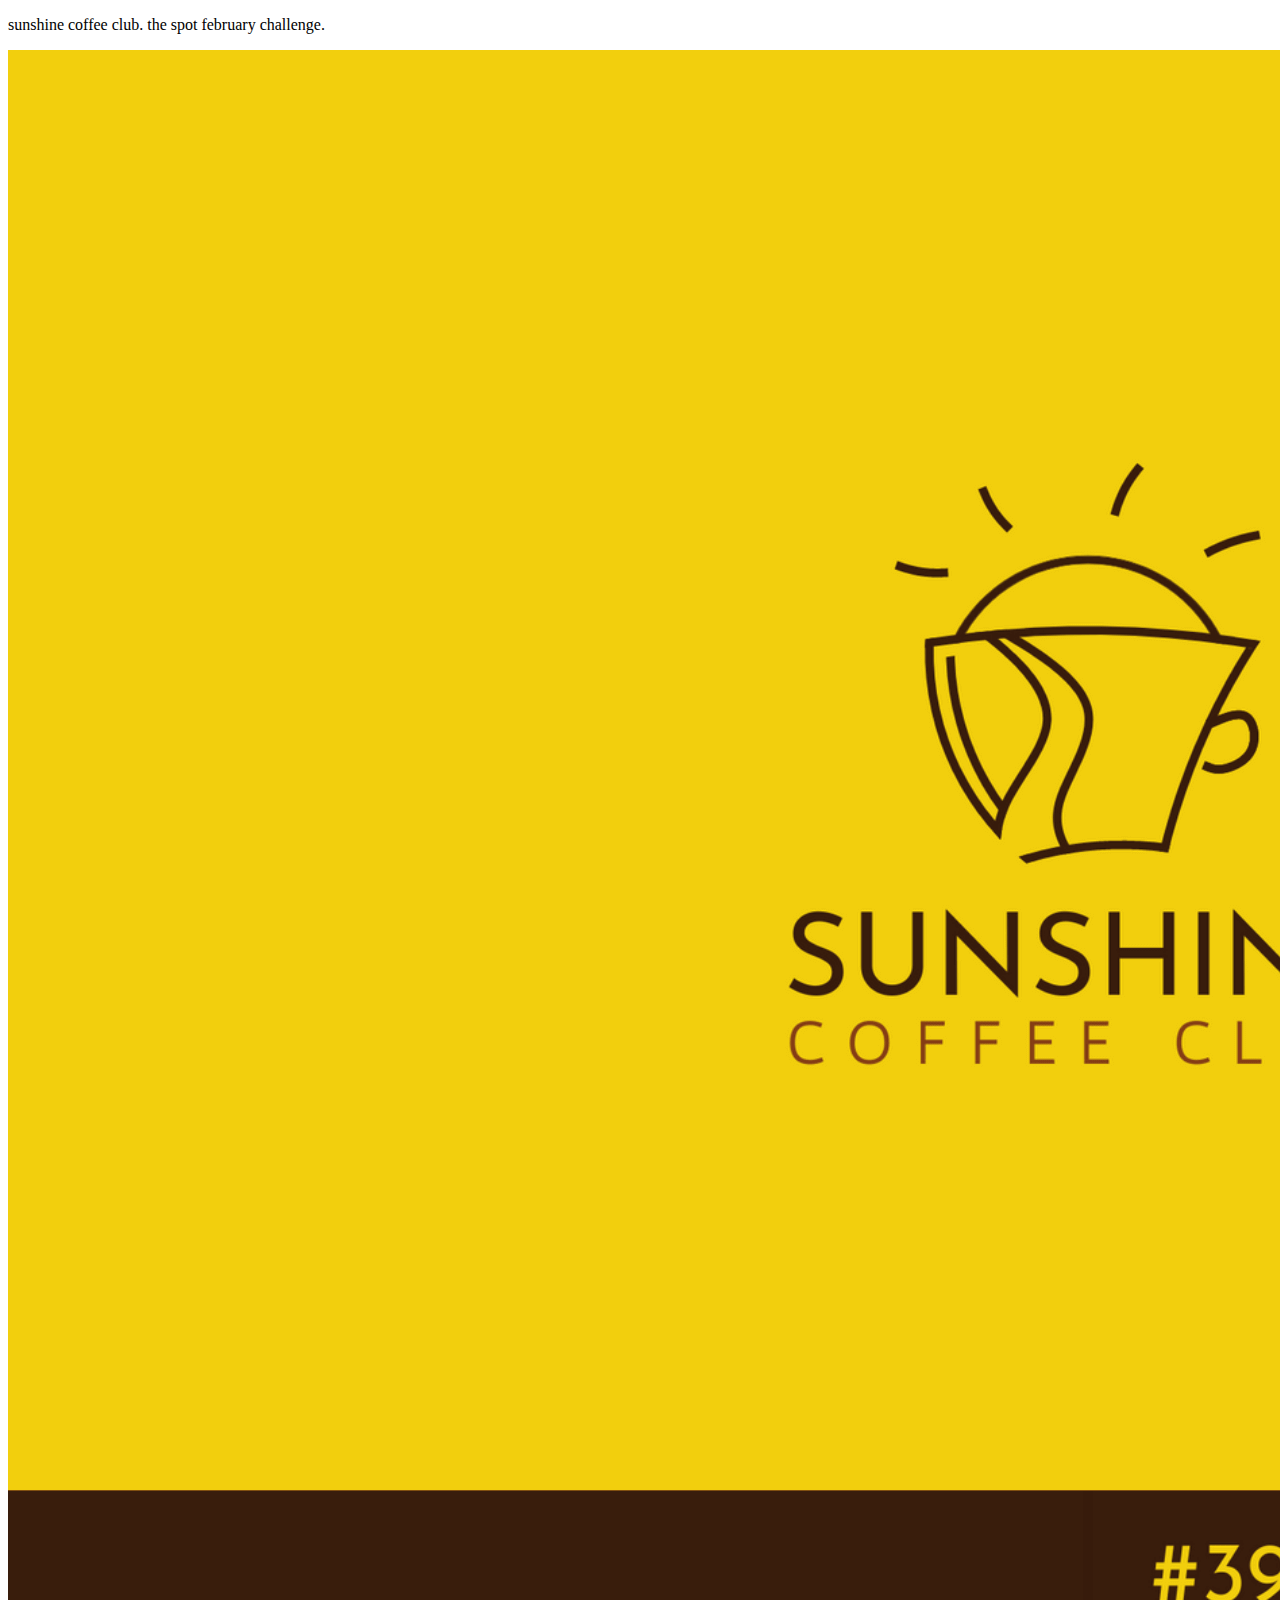
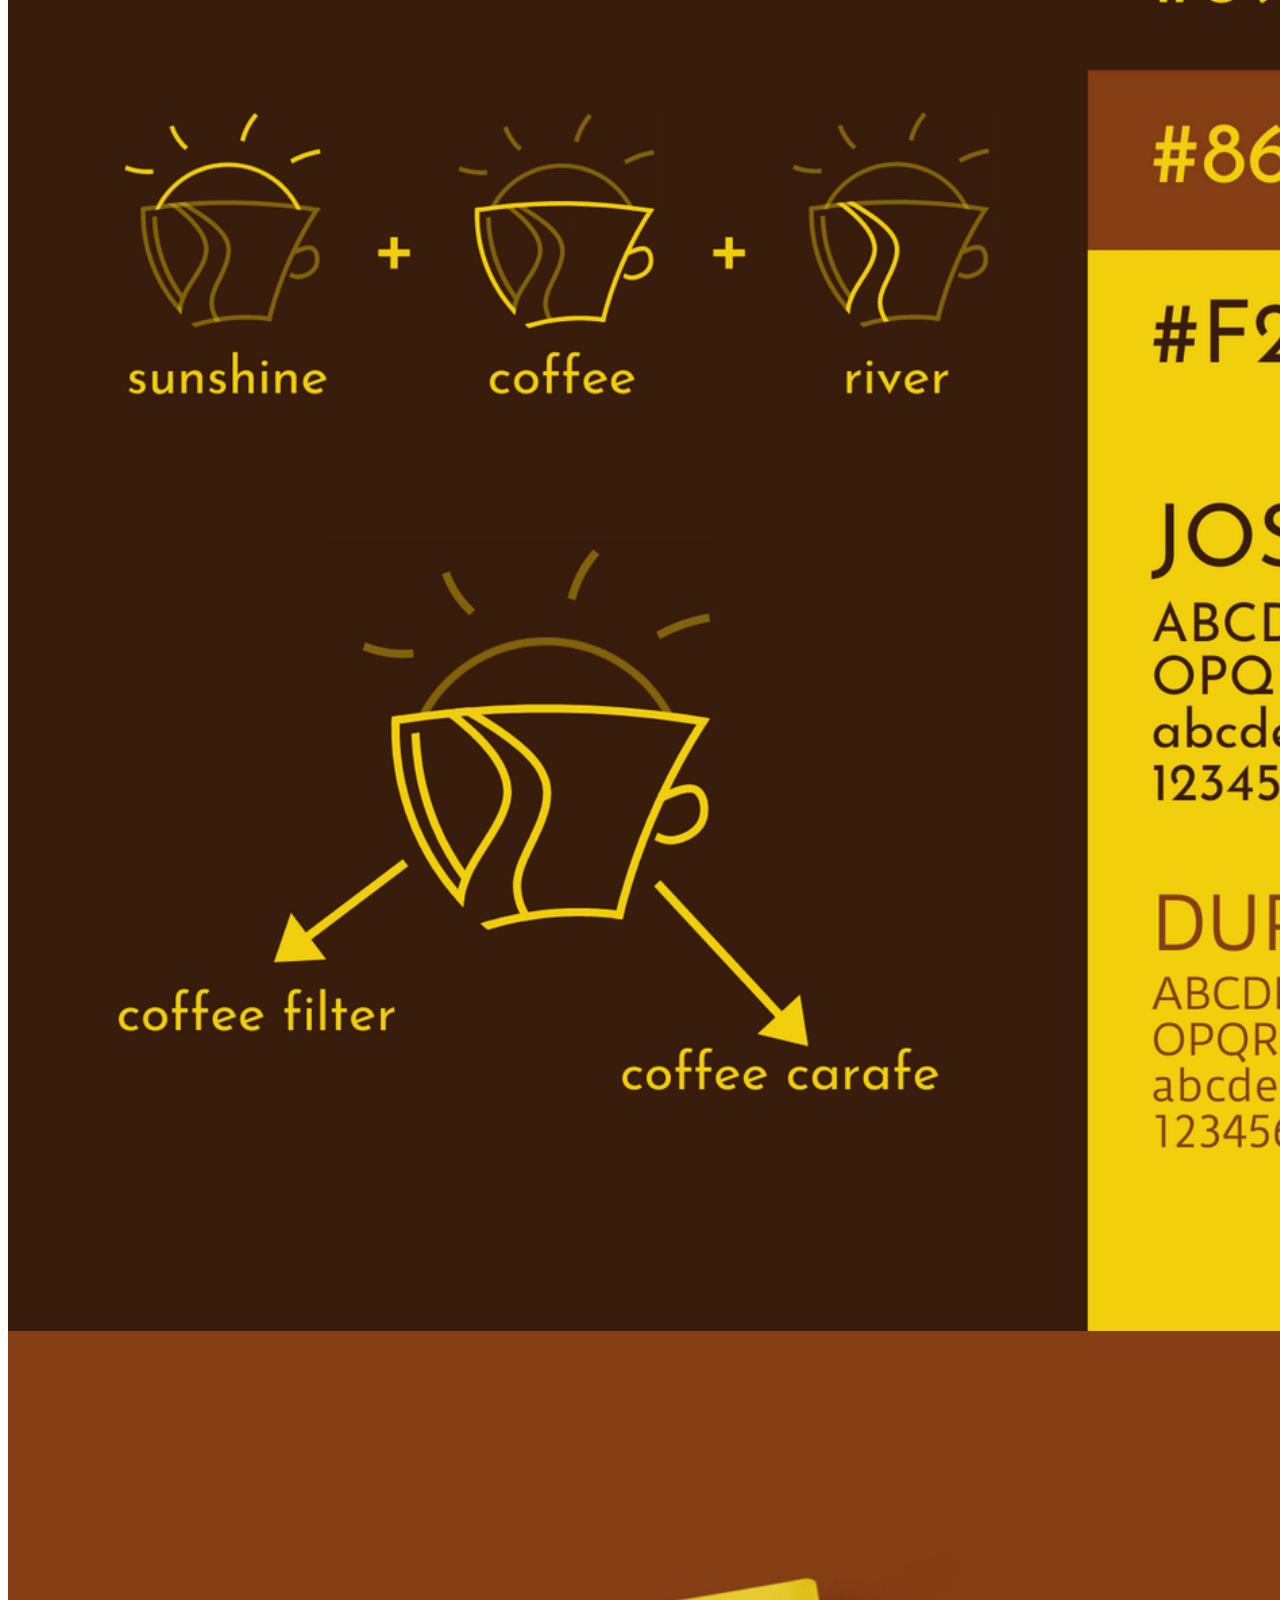
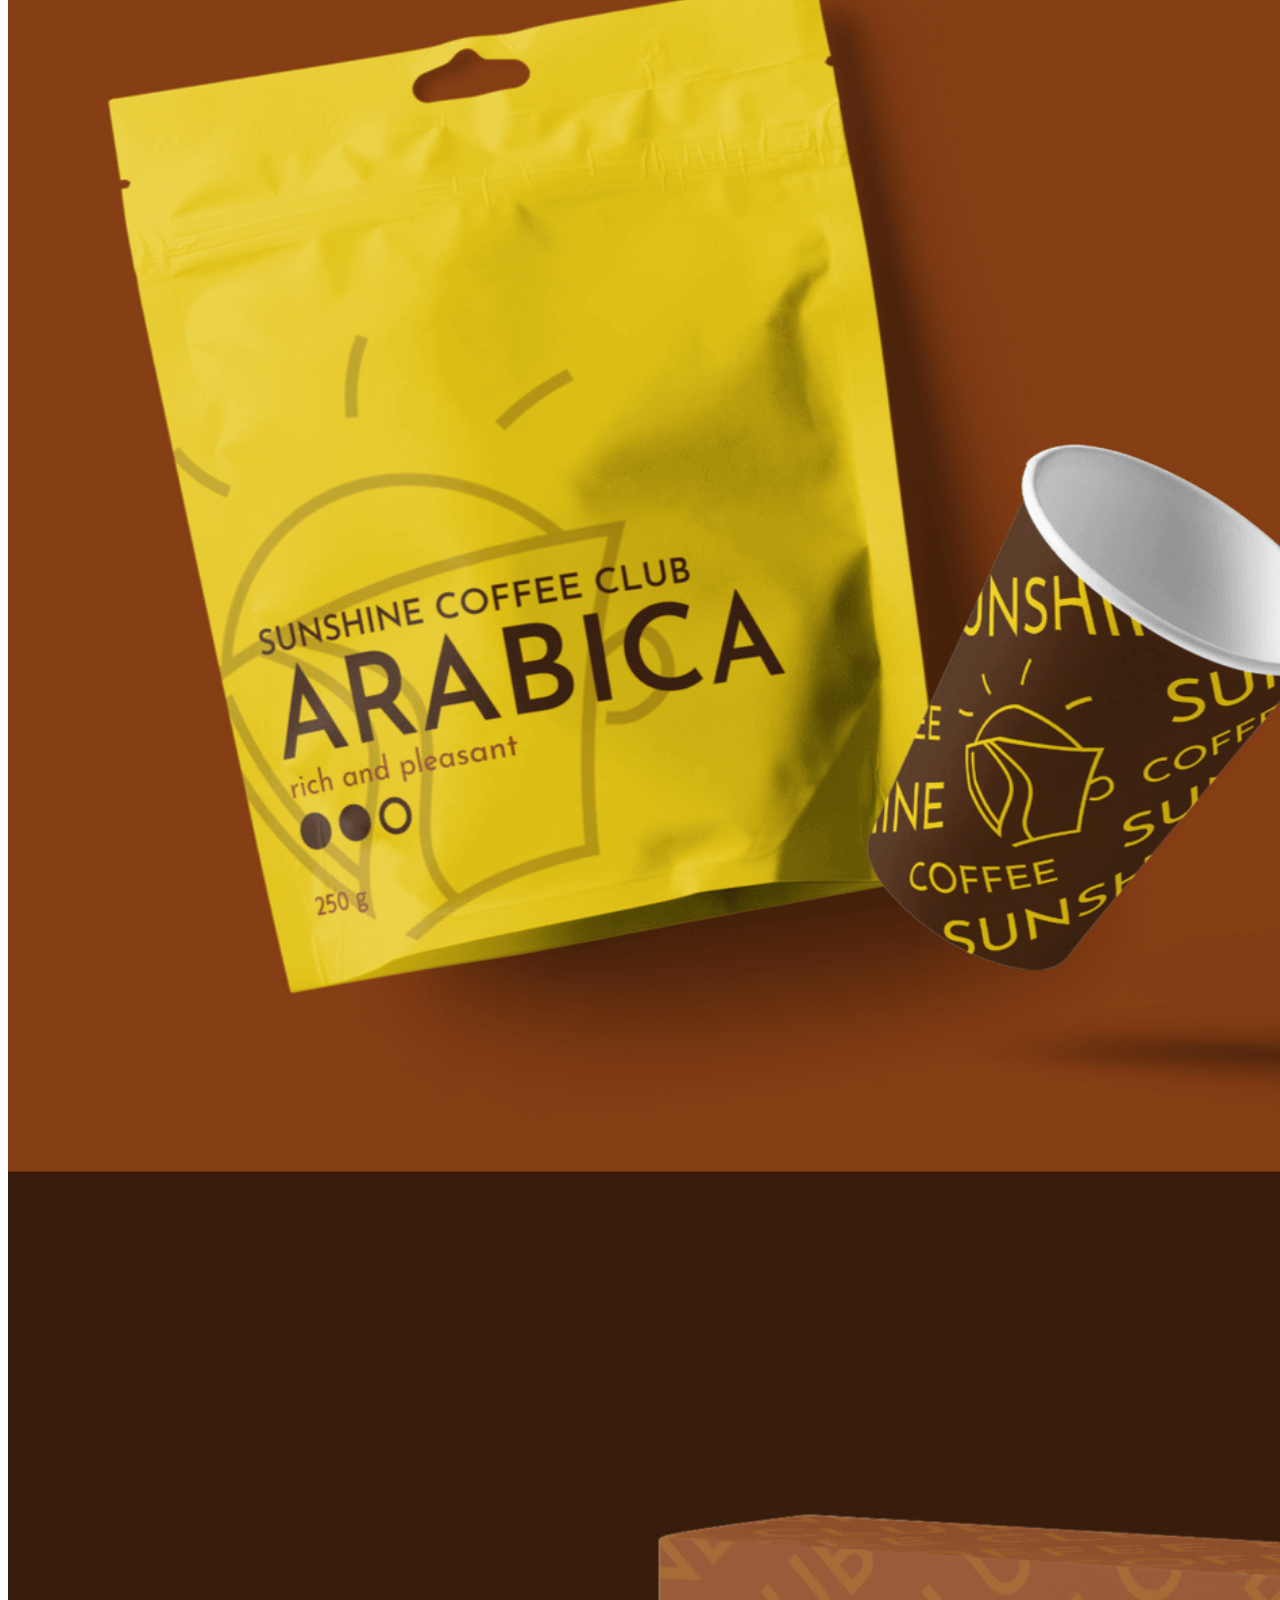
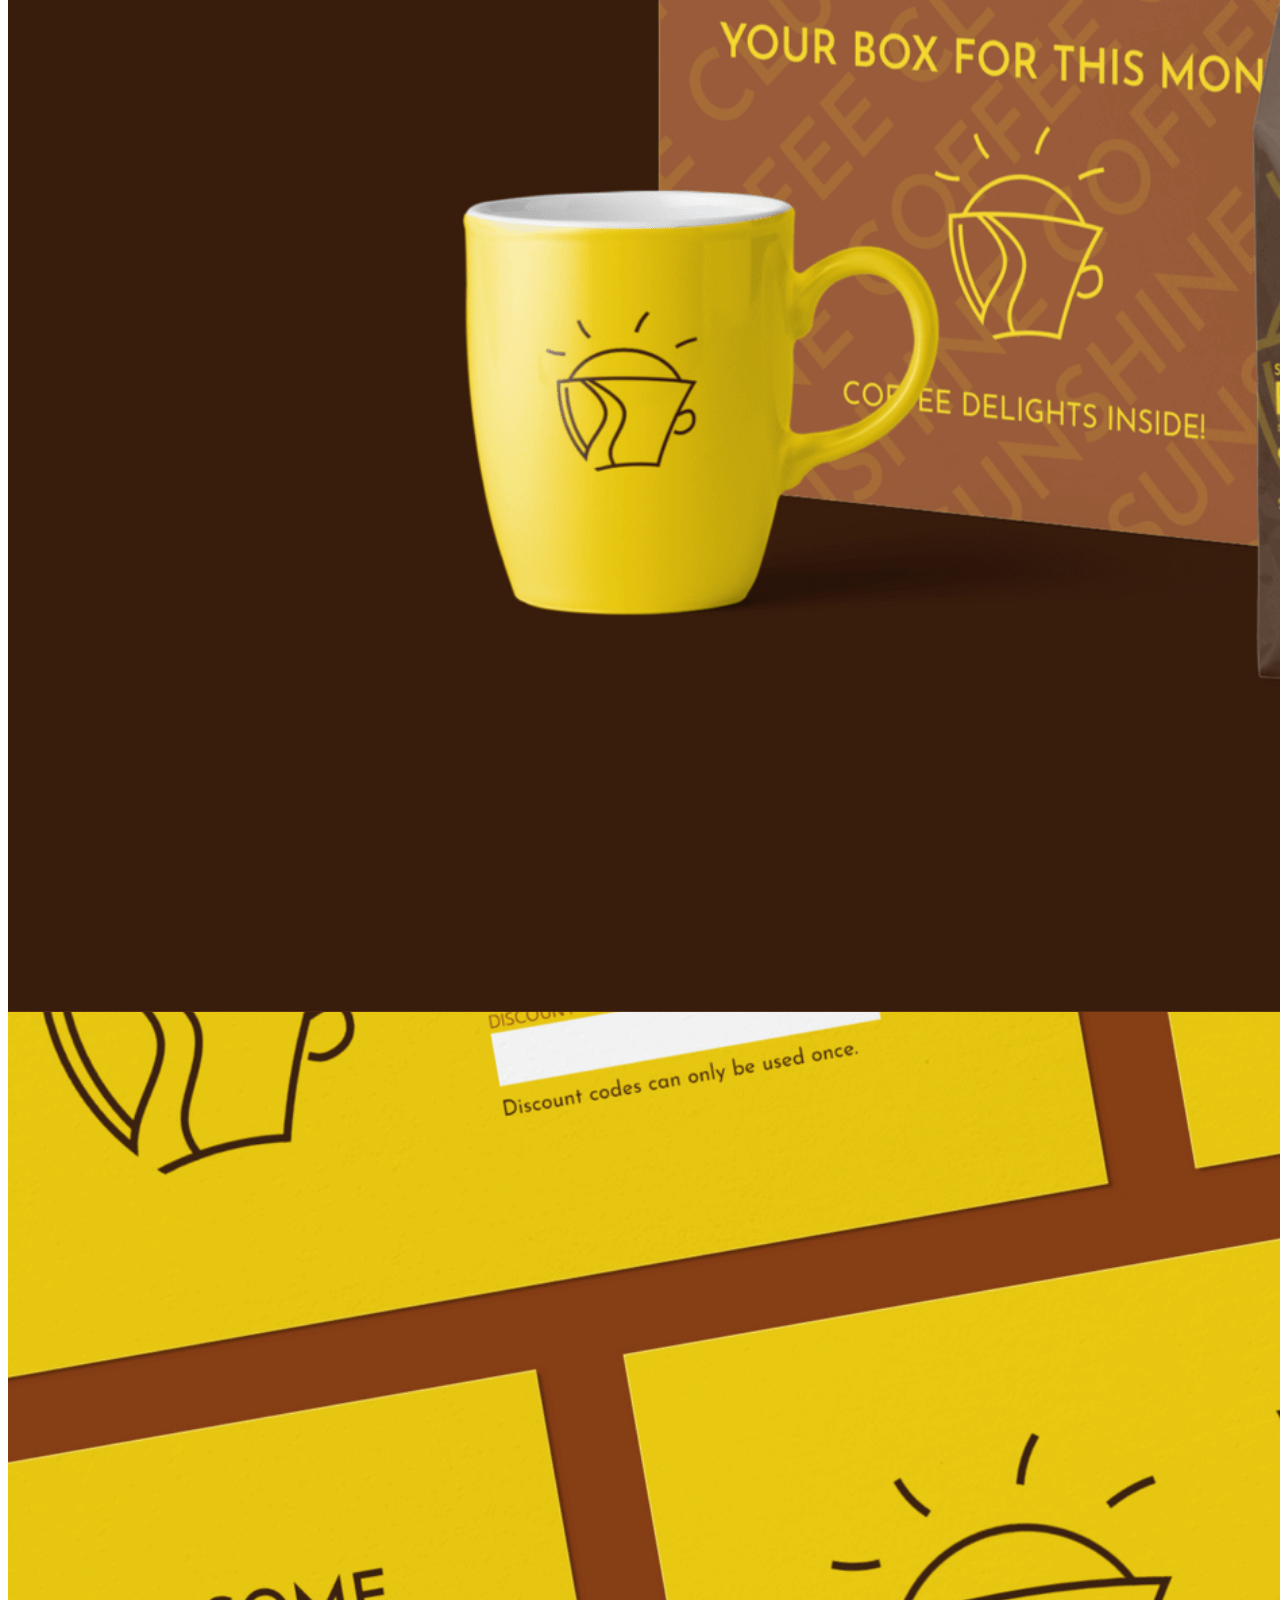
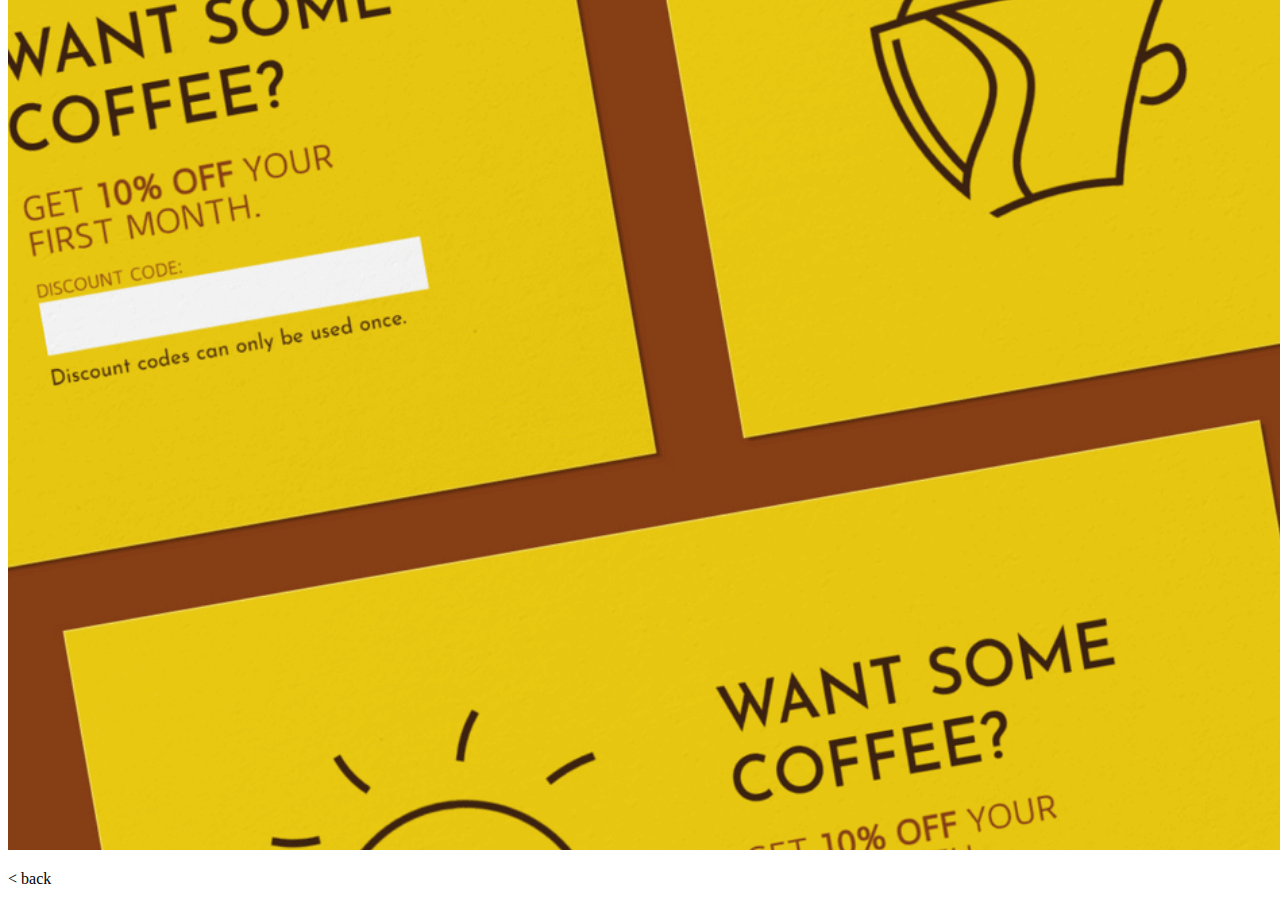
==== sunshinecoffeeclub/index.html @ 7584d6f0 "Create index.html" ====
<!doctype html>
<html>
  <head> 
    <meta charset="UTF-8"> 
    <meta name="viewport" content="width=device-width, initial-scale=1.0"> 
    <meta http-equiv="X-UA-Compatible" content="ie=edge"> 
    <title>sntleq</title>
    <link rel="shortcut icon" type="image/png" href="assets/favicon.png">
    <link rel="stylesheet" href="index.css">
  </head> 
  <body>
    <div id="hi">
      <p>sunshine coffee club. the spot february challenge.</p> <img src="/assets/sunshinecoffeeclub.png"></img> <p>< back</p>
    </div>
 </body>
</html>
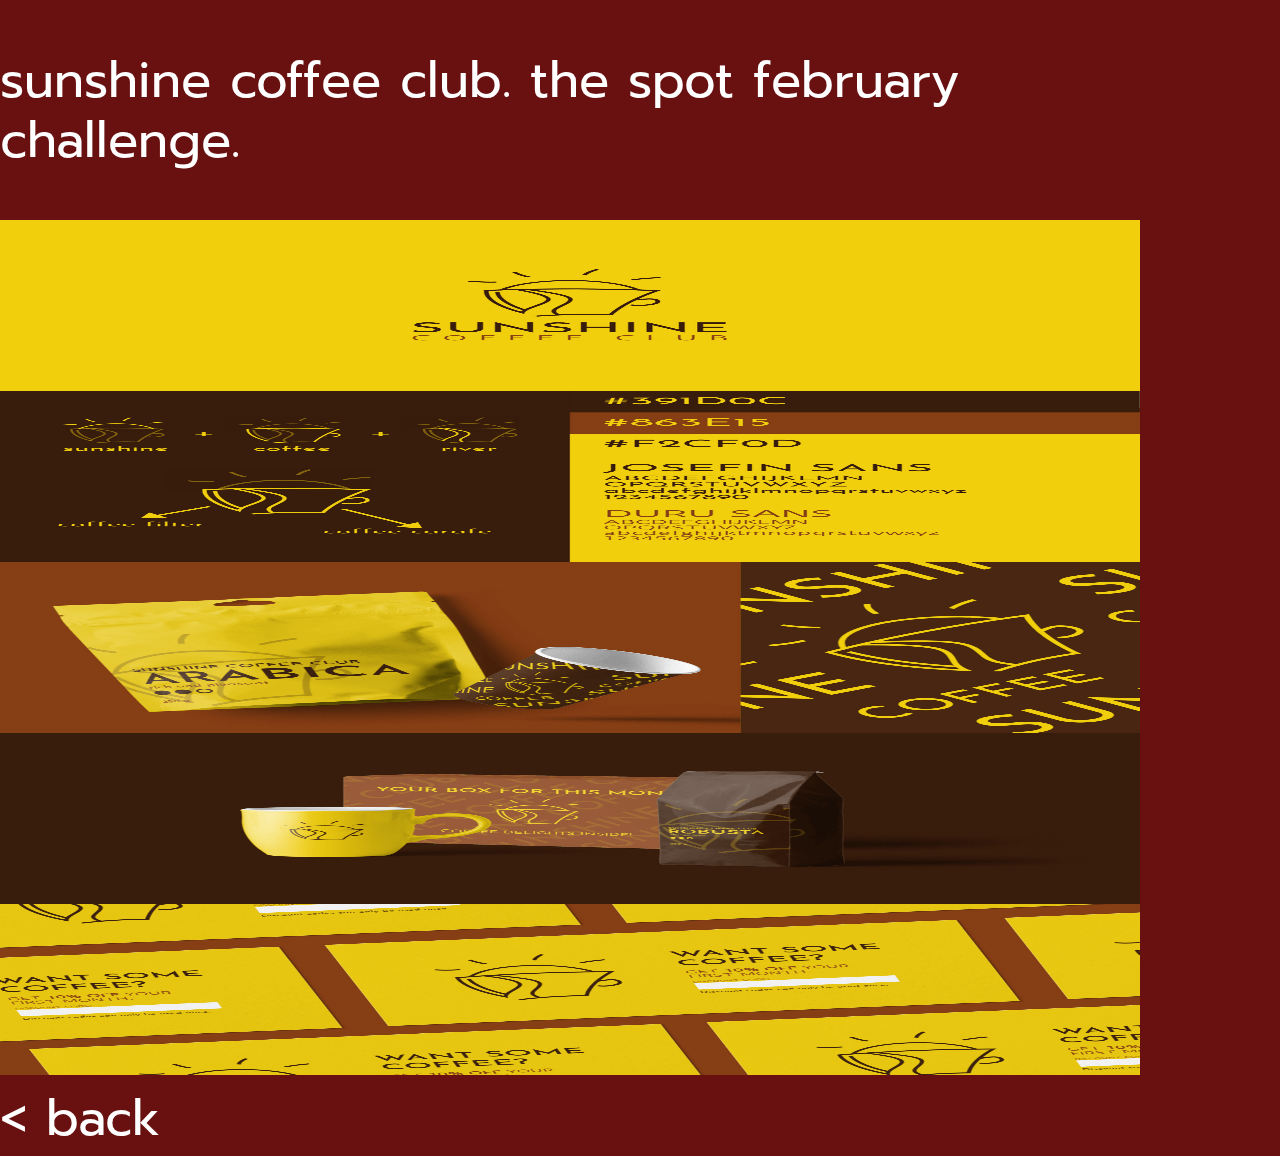
==== commit 87c6d945: "Update index.html" ====
--- a/sunshinecoffeeclub/index.html
+++ b/sunshinecoffeeclub/index.html
@@ -6,11 +6,11 @@
     <meta http-equiv="X-UA-Compatible" content="ie=edge"> 
     <title>sntleq</title>
     <link rel="shortcut icon" type="image/png" href="assets/favicon.png">
-    <link rel="stylesheet" href="index.css">
+    <link rel="stylesheet" href="../index.css">
   </head> 
   <body>
     <div id="hi">
-      <p>sunshine coffee club. the spot february challenge.</p> <img src="/assets/sunshinecoffeeclub.png"></img> <p>< back</p>
+      <p>sunshine coffee club. the spot february challenge.</p> <img src="../assets/sunshinecoffeeclub.png"></img> <a href="../">< back</a>
     </div>
  </body>
 </html>
--- a/index.css
+++ b/index.css
@@ -0,0 +1,58 @@
+@import url('https://fonts.googleapis.com/css2?family=Prompt:wght@500&display=swap');
+
+body {
+  background-color: #691111;
+  color: white;
+  width: 95%;
+  height: 100vh;
+  max-width: 1140px;
+  min-height: 100vh;
+  margin: 0;
+  padding-bottom: 0;
+  padding: auto;
+  font-family: 'Prompt', sans-serif;
+  font-size: 40px;
+  line-height: 1.2;
+}
+
+#hi {
+  margin: 0;
+  padding: auto 0;
+}
+
+img {
+  width: 100%;
+  height: auto;
+  max-height: 95vh;
+  margin: 0;
+  padding: 1em auto;
+}
+
+.light {
+  color: #F6C6C6;
+}
+
+a {
+  text-decoration: none;
+  color: white;
+}
+
+a:visited {
+  color: #F6C6C6;
+}
+
+a:hover {
+  text-decoration: underline;
+}
+
+@media screen and (min-width: 960px) {
+  body {
+    font-size: 45px;
+  }
+}
+
+@media screen and (min-width: 1200px) {
+  body {
+    font-size: 50px;
+  }
+}
